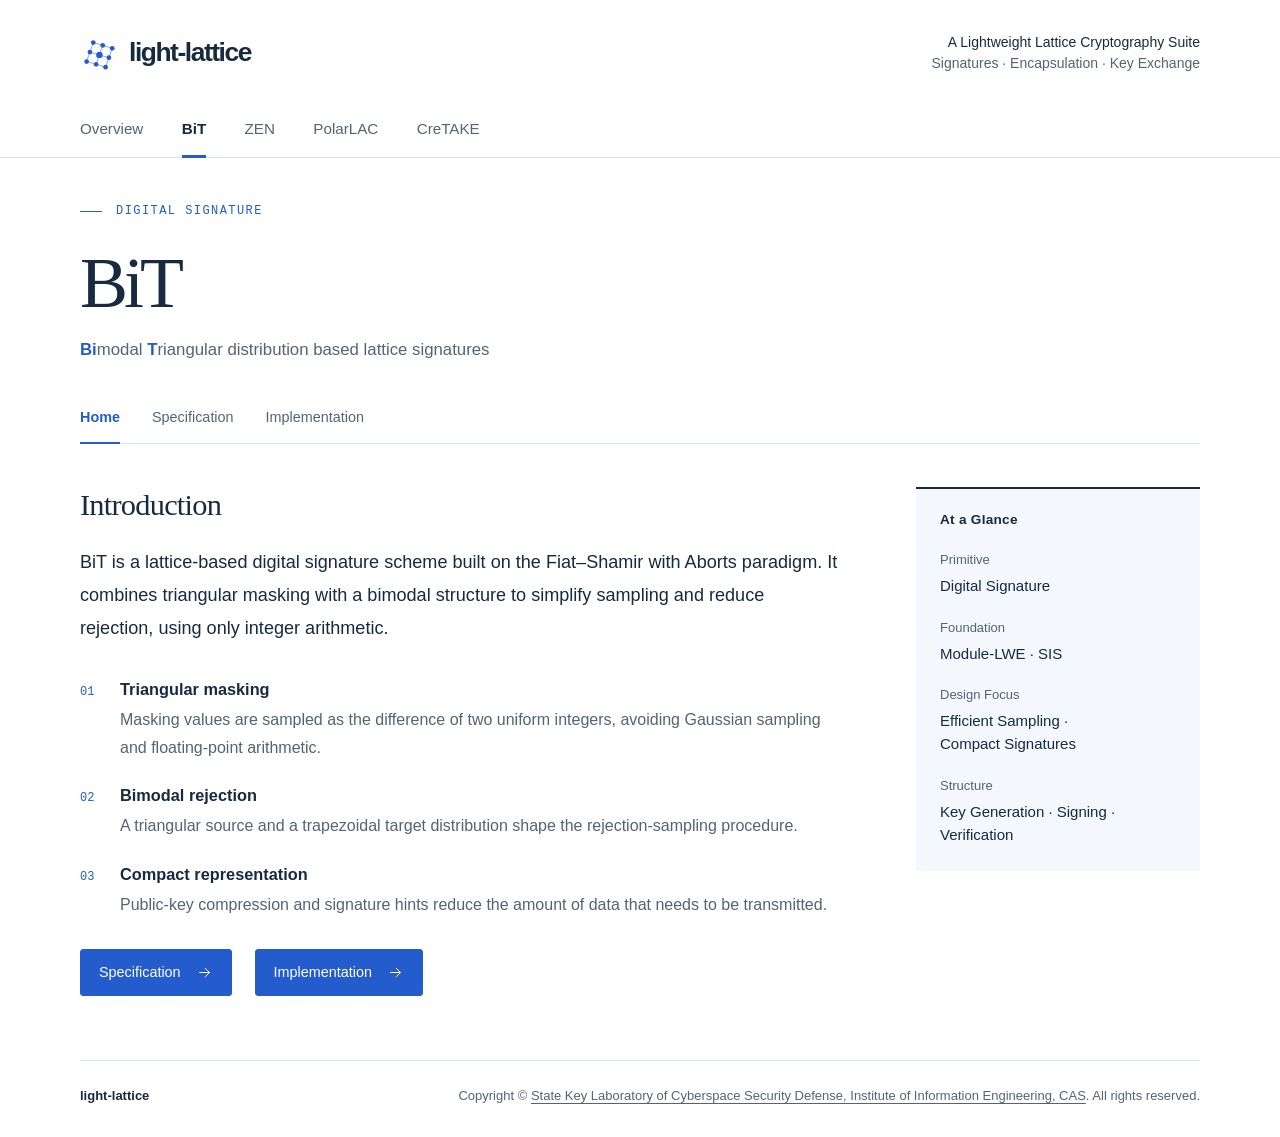
==== bit/index.html @ 2688083d "publish light-lattice website" ====
<!doctype html>
<html lang="en">
<head>
  <meta charset="utf-8">
  <meta name="viewport" content="width=device-width, initial-scale=1">
  <title>BiT — Home · light-lattice</title>
  <meta name="description" content="Lattice signatures with triangular masking and bimodal rejection sampling.">
  <meta name="theme-color" content="#162b40">
  <link rel="icon" type="image/svg+xml" href="data:image/svg+xml,%3Csvg%20xmlns%3D%22http%3A%2F%2Fwww.w3.org%2F2000%2Fsvg%22%20viewBox%3D%220%200%2040%2040%22%3E%3Crect%20width%3D%2240%22%20height%3D%2240%22%20rx%3D%226%22%20fill%3D%22%23162b40%22%2F%3E%3Cpath%20d%3D%22M10%2029%2016%209m4%2022%206-20M10%2029l20%206M13%2019l20%206M16%209l20%206%22%20stroke%3D%22%2383a5ec%22%20stroke-width%3D%221.5%22%2F%3E%3Cg%20fill%3D%22white%22%3E%3Ccircle%20cx%3D%2210%22%20cy%3D%2229%22%20r%3D%222.7%22%2F%3E%3Ccircle%20cx%3D%2216%22%20cy%3D%229%22%20r%3D%222.7%22%2F%3E%3Ccircle%20cx%3D%2220%22%20cy%3D%2232%22%20r%3D%222.7%22%2F%3E%3Ccircle%20cx%3D%2226%22%20cy%3D%2212%22%20r%3D%222.7%22%2F%3E%3Ccircle%20cx%3D%2223%22%20cy%3D%2222%22%20r%3D%223%22%2F%3E%3C%2Fg%3E%3C%2Fsvg%3E">
  <link rel="stylesheet" href="../assets/style.css?v=ec67a3244045">
</head>
<body>
<a class="skip-link" href="#main">Skip to content</a>
<header class="masthead">
  <div class="container masthead-inner">
    <a class="brand" href="../index.html" aria-label="light-lattice home"><svg viewBox="0 0 38 40" fill="none" aria-hidden="true"><path d="M7 29 14 9M17 32 24 12M27 35 34 15M7 29l20 6M10.5 19l20 6M14 9l20 6" stroke="#9aafd0" stroke-width="1.1"/><g fill="#245cce"><circle cx="7" cy="29" r="2.5"/><circle cx="14" cy="9" r="2.5"/><circle cx="24" cy="12" r="2.5"/><circle cx="34" cy="15" r="2.5"/><circle cx="17" cy="32" r="2.5"/><circle cx="27" cy="35" r="2.5"/><circle cx="10.5" cy="19" r="2.5"/><circle cx="20.5" cy="22" r="3.4"/><circle cx="30.5" cy="25" r="2.5"/></g></svg><span class="brand-name">light-lattice</span></a>
    <p class="masthead-note"><span>A Lightweight Lattice Cryptography Suite</span>Signatures · Encapsulation · Key Exchange</p>
  </div>
  <nav class="primary-nav" aria-label="Suite navigation"><ul class="container"><li><a href="../index.html">Overview</a></li><li><a href="../bit/index.html" aria-current="page">BiT</a></li><li><a href="../zen/index.html">ZEN</a></li><li><a href="../polarlac/index.html">PolarLAC</a></li><li><a href="../cretake/index.html">CreTAKE</a></li></ul></nav>
</header>
<main id="main" class="container" tabindex="-1"><div class="page-top"><p class="eyebrow">Digital Signature</p><h1>BiT</h1><p class="page-subtitle"><span class="name-accent">Bi</span>modal <span class="name-accent">T</span>riangular distribution based lattice signatures</p></div>
<nav class="secondary-nav" aria-label="BiT pages"><a href="index.html" aria-current="page">Home</a><a href="specification.html">Specification</a><a href="implementation.html">Implementation</a></nav><div class="content-grid"><article><h2>Introduction</h2><p class="lead">BiT is a lattice-based digital signature scheme built on the Fiat–Shamir with Aborts paradigm. It combines triangular masking with a bimodal structure to simplify sampling and reduce rejection, using only integer arithmetic.</p><ol class="features"><li class="feature"><span class="feature-number">01</span><div><h3>Triangular masking</h3><p>Masking values are sampled as the difference of two uniform integers, avoiding Gaussian sampling and floating-point arithmetic.</p></div></li><li class="feature"><span class="feature-number">02</span><div><h3>Bimodal rejection</h3><p>A triangular source and a trapezoidal target distribution shape the rejection-sampling procedure.</p></div></li><li class="feature"><span class="feature-number">03</span><div><h3>Compact representation</h3><p>Public-key compression and signature hints reduce the amount of data that needs to be transmitted.</p></div></li></ol><div class="actions"><a class="button" href="specification.html">Specification <svg class="arrow-icon" viewBox="0 0 24 24" fill="none" aria-hidden="true"><path d="M5 12h14m-6-6 6 6-6 6" stroke="currentColor" stroke-width="1.4" stroke-linecap="round" stroke-linejoin="round"/></svg></a><a class="button" href="implementation.html">Implementation <svg class="arrow-icon" viewBox="0 0 24 24" fill="none" aria-hidden="true"><path d="M5 12h14m-6-6 6 6-6 6" stroke="currentColor" stroke-width="1.4" stroke-linecap="round" stroke-linejoin="round"/></svg></a></div></article><aside><section class="facts"><h2>At a Glance</h2><dl><dt>Primitive</dt><dd><span class="fact-phrase">Digital Signature</span></dd><dt>Foundation</dt><dd><span class="fact-phrase">Module-LWE ·</span> <span class="fact-phrase">SIS</span></dd><dt>Design Focus</dt><dd><span class="fact-phrase">Efficient Sampling ·</span> <span class="fact-phrase">Compact Signatures</span></dd><dt>Structure</dt><dd><span class="fact-phrase">Key Generation ·</span> <span class="fact-phrase">Signing ·</span> <span class="fact-phrase">Verification</span></dd></dl></section></aside></div></main>
<footer class="container footer"><a class="footer-brand" href="../index.html">light-lattice</a><div class="footer-info"><p class="copyright">Copyright © <a href="https://sklois.cn/">State Key Laboratory of Cyberspace Security Defense, Institute of Information Engineering, CAS</a>. All rights reserved.</p></div></footer>
</body>
</html>
---- assets/style.css ----
/* light-lattice — shared theme. No external fonts or runtime dependencies. */
:root {
  color-scheme: light;
  --ink: #162b40;
  --muted: #536476;
  --blue: #245cce;
  --blue-dark: #1949a7;
  --line: #dbe3ed;
  --paper: #ffffff;
  --wash: #f4f7fc;
  --sans: -apple-system, BlinkMacSystemFont, "Segoe UI", Helvetica, Arial, sans-serif;
  --serif: Georgia, "Times New Roman", serif;
  --mono: "SFMono-Regular", Consolas, "Liberation Mono", monospace;
}
* { box-sizing: border-box; }
html { background: var(--paper); }
body { margin: 0; color: var(--ink); font: 1rem/1.7 var(--sans); -webkit-font-smoothing: antialiased; }
::selection { background: #dce8ff; }
a { color: var(--blue); text-underline-offset: .22em; }
a:hover { color: var(--blue-dark); }
a:focus-visible { outline: 3px solid var(--blue); outline-offset: 5px; border-radius: 2px; }
svg { display: block; max-width: 100%; }
p { margin: 0 0 1.15rem; }
h1, h2, h3 { color: var(--ink); line-height: 1.2; font-weight: 500; margin: 0; overflow-wrap: anywhere; }
h1, h2 { font-family: var(--serif); }
h2 { font-size: 1.9rem; letter-spacing: -.025em; }
h3 { font-size: 1.02rem; font-weight: 600; }
.container { width: min(1120px, calc(100% - 96px)); margin-inline: auto; }
.skip-link { position: fixed; top: -100px; left: 1rem; z-index: 10; padding: .5rem 1rem; background: var(--ink); color: white; }
.skip-link:focus { top: 1rem; }
.masthead-inner { display: flex; align-items: center; justify-content: space-between; gap: 2rem; padding-block: 32px 28px; }
.brand { display: inline-flex; align-items: center; gap: 13px; color: var(--ink); text-decoration: none; }
.brand svg { width: 36px; height: 38px; flex: 0 0 auto; }
.brand-name { font-size: 1.65rem; font-weight: 600; letter-spacing: -.055em; line-height: 1.2; overflow-wrap: anywhere; }
.masthead-note { text-align: right; color: var(--muted); font-size: .875rem; line-height: 1.5; margin: 0; }
.masthead-note span { display: block; color: var(--ink); }
.primary-nav { border-bottom: 1px solid var(--line); background: var(--paper); }
.primary-nav ul { display: flex; flex-wrap: wrap; gap: 0 2.4rem; padding: 0; margin: 0 auto; list-style: none; }
.primary-nav a { position: relative; display: block; padding: 14px 0 15px; color: var(--muted); text-decoration: none; font-size: .95rem; white-space: nowrap; }
.primary-nav a:hover { color: var(--blue); }
.primary-nav a[aria-current] { color: var(--ink); font-weight: 600; }
.primary-nav a[aria-current]::after { position: absolute; bottom: -1px; left: 0; right: 0; content: ""; height: 3px; background: var(--blue); }
.eyebrow { font-family: var(--mono); font-size: .75rem; font-weight: 500; letter-spacing: .12em; text-transform: uppercase; color: var(--blue); }
.home-hero { display: grid; grid-template-columns: 1.65fr 1fr; align-items: center; gap: 3.2rem; padding-block: 64px 56px; }
.home-hero h1 { font-size: clamp(2.75rem, 4.7vw, 4rem); letter-spacing: -.05em; line-height: 1.1; margin: 20px 0 24px; }
.home-hero h1 em { font-weight: 400; color: var(--blue); }
.home-hero .intro { color: var(--muted); max-width: 600px; font-size: 1.05rem; line-height: 1.8; margin: 0; }
.lattice-figure { margin: 0; padding: 0; color: var(--blue); }
.lattice-figure svg { width: 100%; height: auto; }
.lattice-caption { font-family: var(--mono); font-size: .75rem; letter-spacing: .06em; color: var(--muted); text-align: center; }
.section-heading { border-top: 1px solid var(--line); display: flex; align-items: baseline; justify-content: space-between; gap: 1rem; padding-block: 28px 20px; }
.section-heading h2 { font-size: 1.75rem; }
.algorithm-list { list-style: none; padding: 0; margin: 0; }
.algorithm-row { display: grid; grid-template-columns: 28px 190px minmax(0, 1fr) 24px; gap: 16px; align-items: center; padding: 25px 12px 25px 0; border-top: 1px solid var(--line); text-decoration: none; color: var(--ink); transition: background .15s ease; }
.algorithm-row:hover { background: var(--wash); color: var(--ink); }
.row-index { color: var(--muted); font: .75rem var(--mono); align-self: start; padding-top: 7px; }
.row-name { display: block; font-family: var(--serif); font-size: 1.7rem; letter-spacing: -.025em; line-height: 1.2; }
.row-type { display: block; font-size: .8125rem; color: var(--muted); margin-top: 4px; }
.row-summary { color: var(--muted); font-size: 1rem; line-height: 1.7; }
.arrow-icon { width: 21px; height: 21px; flex: 0 0 auto; }
.algorithm-row .arrow-icon { justify-self: end; color: var(--blue); }
.page-top { padding-block: 43px 28px; }
.page-top .eyebrow { display: flex; align-items: center; gap: 14px; }
.page-top .eyebrow::before { content: ""; width: 22px; height: 1px; background: var(--blue); }
.page-top h1 { font-size: clamp(3.25rem, 6vw, 4.5rem); letter-spacing: -.055em; margin: 14px 0 10px; }
.page-subtitle { color: var(--muted); margin: 0; font-size: 1.05rem; }
.name-accent { color: var(--blue); font-weight: 600; }
.secondary-nav { display: flex; flex-wrap: wrap; gap: 0 2rem; border-bottom: 1px solid var(--line); margin-bottom: 43px; }
.secondary-nav a { display: inline-block; position: relative; padding: 12px 0 14px; font-size: .9rem; color: var(--muted); text-decoration: none; }
.secondary-nav a[aria-current] { font-weight: 600; color: var(--blue); }
.secondary-nav a[aria-current]::after { position: absolute; content: ""; background: var(--blue); height: 2px; left: 0; right: 0; bottom: -1px; }
.content-grid { display: grid; grid-template-columns: minmax(0, 1fr) 284px; gap: 75px; align-items: start; }
.content-grid h2 { margin-bottom: 22px; }
.lead { font-size: 1.13rem; line-height: 1.85; color: var(--ink); }
.body-copy { color: var(--muted); line-height: 1.85; }
.features { padding: 0; margin: 34px 0 0; list-style: none; }
.feature { display: grid; grid-template-columns: 24px 1fr; gap: 16px; margin-top: 25px; }
.feature-number { font-family: var(--mono); color: var(--blue); font-size: .75rem; padding-top: 2px; }
.feature p { color: var(--muted); margin: 7px 0 0; font-size: 1rem; }
.facts { background: var(--wash); border-top: 2px solid var(--ink); padding: 23px 24px 25px; }
.facts h2 { font-family: var(--sans); font-size: .85rem; font-weight: 600; letter-spacing: .02em; margin-bottom: 21px; }
.facts dl { margin: 0; }
.facts dt { color: var(--muted); font-size: .8125rem; margin: 19px 0 3px; }
.facts dd { margin: 0; font-size: .9375rem; line-height: 1.55; overflow-wrap: anywhere; }
.fact-phrase { display: inline-block; white-space: nowrap; overflow-wrap: normal; }
.facts dt:first-child { margin-top: 0; }
.actions { display: flex; flex-wrap: wrap; align-items: center; gap: 16px 23px; margin-top: 31px; }
.button { display: inline-flex; justify-content: center; align-items: center; gap: 15px; min-height: 45px; padding: 10px 18px; border: 1px solid var(--blue); background: var(--blue); color: #fff; font-size: .9rem; font-weight: 500; text-decoration: none; border-radius: 3px; }
.button:hover { background: var(--blue-dark); color: #fff; border-color: var(--blue-dark); }
.button .arrow-icon { width: 17px; height: 17px; }
.text-link { display: inline-flex; align-items: center; gap: 9px; font-size: .9rem; text-decoration: none; }
.text-link:hover { text-decoration: underline; }
.document { border: 1px solid var(--line); padding: 24px; display: flex; align-items: flex-start; gap: 20px; margin-top: 26px; }
.document-icon { width: 37px; height: 46px; flex: 0 0 auto; color: var(--blue); margin-top: 4px; }
.document h3 { font-size: 1.05rem; }
.document p { color: var(--muted); font-size: .875rem; margin: 6px 0 0; overflow-wrap: anywhere; }
.document .actions { margin-top: 20px; gap: 13px 21px; }
/* Specification history and implementation downloads. */
.history { margin-top: 36px; }
.history h3 { margin-bottom: 17px; }
.history-table { width: 100%; border-collapse: collapse; text-align: left; font-size: .9rem; }
.history-table th { font-size: .875rem; color: var(--muted); font-weight: 500; }
.history-table th, .history-table td { padding: 15px 13px; border-top: 1px solid var(--line); vertical-align: top; }
.history-table th:first-child, .history-table td:first-child { padding-left: 0; }
.history-table th:last-child, .history-table td:last-child { padding-right: 0; }
.history-table td:first-child { white-space: nowrap; }
.history-table td { color: var(--muted); overflow-wrap: anywhere; }
.version-link { text-decoration: underline; text-decoration-thickness: 1px; text-underline-offset: .2em; }
.document > div { min-width: 0; }
.footer { border-top: 1px solid var(--line); margin-top: 64px; padding-block: 24px 30px; display: grid; grid-template-columns: auto minmax(0, 1fr); align-items: start; gap: 28px; color: var(--muted); font-size: .8125rem; }
.footer-brand { color: var(--ink); text-decoration: none; font-weight: 600; }
.footer-info { text-align: right; }
.footer p { margin: 0; }
.footer .copyright { line-height: 1.7; }
.copyright a { color: var(--muted); font-weight: 400; text-decoration: underline; }
.copyright a:hover { color: var(--blue); }
@media (min-width: 1000px) {
  .row-type, .row-summary { white-space: nowrap; }
  .row-summary { font-size: clamp(.875rem, 1.4vw, 1rem); }
}
@media (max-width: 900px) {
  .container { width: calc(100% - 56px); }
  .home-hero { gap: 20px; grid-template-columns: 1.6fr 1fr; }
  .content-grid { gap: 32px; grid-template-columns: minmax(0, 1fr) 244px; }
  .facts { padding-inline: 20px; }
  .facts dd { font-size: .875rem; }
  .algorithm-row { grid-template-columns: 28px 130px 1fr 24px; gap: 17px; }
}
@media (max-width: 680px) {
  .container { width: calc(100% - 36px); }
  .masthead-inner { padding-block: 24px 18px; gap: 10px; }
  .brand-name { font-size: 1.5rem; }
  .brand svg { width: 30px; height: 34px; }
  .masthead-note { display: none; }
  .primary-nav ul { gap: 0; justify-content: space-between; }
  .primary-nav a { font-size: .875rem; padding-block: 14px; }
  .home-hero { grid-template-columns: 1fr; padding-block: 42px 36px; gap: 15px; }
  .home-hero h1 { font-size: clamp(2.6rem, 10vw, 3.6rem); max-width: 540px; }
  .home-hero .intro { font-size: 1rem; }
  .lattice-figure { max-width: 300px; width: 70%; justify-self: center; margin-top: 8px; }
  .lattice-figure svg { max-height: 200px; }
  .section-heading { align-items: flex-start; padding-top: 25px; }
  .section-heading h2 { font-size: 1.5rem; }
  .algorithm-row { grid-template-columns: 24px 1fr 24px; gap: 10px 13px; padding: 21px 3px 22px 0; }
  .row-title { grid-column: 2; }
  .row-name { font-size: 1.6rem; }
  .row-summary { grid-column: 2; grid-row: 2; font-size: .9375rem; }
  .algorithm-row .arrow-icon { grid-column: 3; grid-row: 1; }
  .page-top { padding-top: 34px; padding-bottom: 19px; }
  .page-top h1 { font-size: 3.2rem; }
  .page-subtitle { font-size: .9375rem; }
  .secondary-nav { gap: 1.75rem; margin-bottom: 31px; }
  .content-grid { grid-template-columns: 1fr; gap: 34px; }
  .content-grid h2 { font-size: 1.8rem; margin-bottom: 18px; }
  .lead { font-size: 1.0625rem; }
  .facts h2 { font-size: .875rem; }
  .facts dl { display: grid; grid-template-columns: 90px 1fr; gap: 15px 22px; }
  .facts dt { margin: 0; }
  .facts dd { font-size: .875rem; }
  .document { padding: 21px 17px; gap: 14px; }
  .document-icon { width: 28px; height: 36px; }
  .document .actions { gap: 15px; }
  .history-table { font-size: .875rem; }
  .history-table th, .history-table td { padding: 12px 6px; }
  .history-table th:first-child, .history-table td:first-child { padding-left: 0; }
  .history-table th:last-child, .history-table td:last-child { padding-right: 0; }
  .footer { margin-top: 43px; grid-template-columns: 1fr; gap: 8px; }
  .footer-info { text-align: left; }
}
@media (max-width: 420px) {
  .facts dl { display: block; }
  .facts dt { margin: 19px 0 3px; }
}
@media (max-width: 359px) {
  .container { width: calc(100% - 28px); }
  .primary-nav a { font-size: .8125rem; }
  .secondary-nav { gap: 1.4rem; }
}
@media (prefers-reduced-motion: reduce) { * { transition: none !important; scroll-behavior: auto !important; } }
@media print {
  .container { width: 100%; }
  .primary-nav, .secondary-nav, .skip-link { display: none; }
  .masthead-inner { padding-block: 12px; }
  .home-hero { padding-block: 24px; }
  .content-grid { grid-template-columns: 1fr; }
  .content-grid aside { display: none; }
  .footer { margin-top: 24px; }
  a { color: var(--ink); }
  .feature, .algorithm-row, .history-table tr { break-inside: avoid; }
}
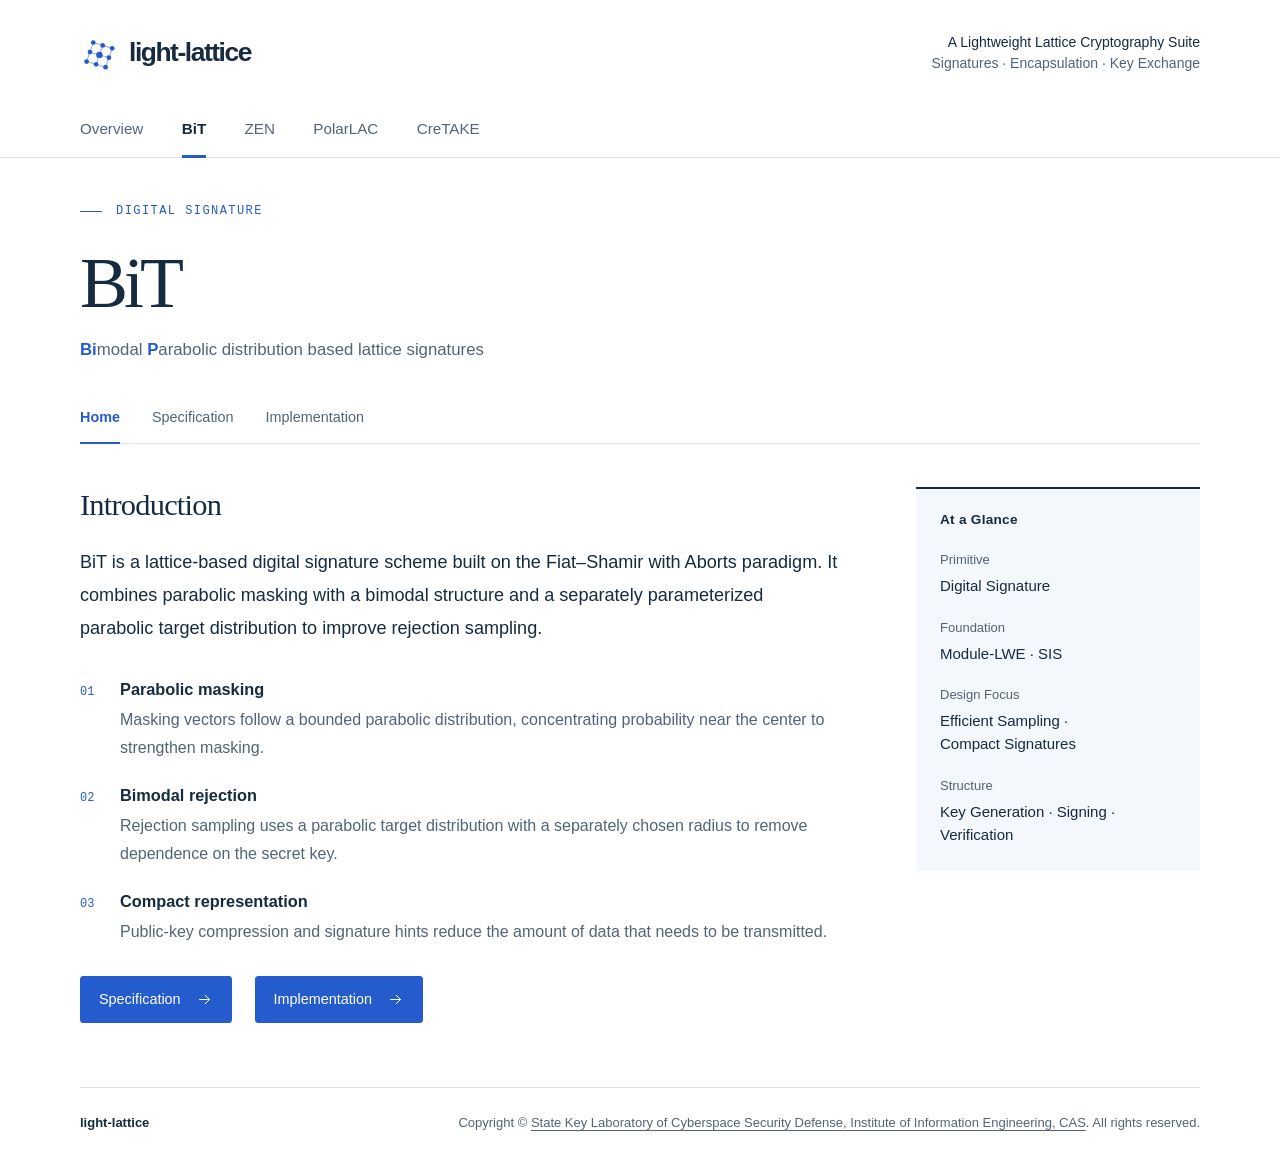
==== commit c8788907: "update BiT algorithm" ====
--- a/bit/index.html
+++ b/bit/index.html
@@ -4,7 +4,7 @@
   <meta charset="utf-8">
   <meta name="viewport" content="width=device-width, initial-scale=1">
   <title>BiT — Home · light-lattice</title>
-  <meta name="description" content="Lattice signatures with triangular masking and bimodal rejection sampling.">
+  <meta name="description" content="Lattice signatures with parabolic masking and bimodal rejection sampling.">
   <meta name="theme-color" content="#162b40">
   <link rel="icon" type="image/svg+xml" href="data:image/svg+xml,%3Csvg%20xmlns%3D%22http%3A%2F%2Fwww.w3.org%2F2000%2Fsvg%22%20viewBox%3D%220%200%2040%2040%22%3E%3Crect%20width%3D%2240%22%20height%3D%2240%22%20rx%3D%226%22%20fill%3D%22%23162b40%22%2F%3E%3Cpath%20d%3D%22M10%2029%2016%209m4%2022%206-20M10%2029l20%206M13%2019l20%206M16%209l20%206%22%20stroke%3D%22%2383a5ec%22%20stroke-width%3D%221.5%22%2F%3E%3Cg%20fill%3D%22white%22%3E%3Ccircle%20cx%3D%2210%22%20cy%3D%2229%22%20r%3D%222.7%22%2F%3E%3Ccircle%20cx%3D%2216%22%20cy%3D%229%22%20r%3D%222.7%22%2F%3E%3Ccircle%20cx%3D%2220%22%20cy%3D%2232%22%20r%3D%222.7%22%2F%3E%3Ccircle%20cx%3D%2226%22%20cy%3D%2212%22%20r%3D%222.7%22%2F%3E%3Ccircle%20cx%3D%2223%22%20cy%3D%2222%22%20r%3D%223%22%2F%3E%3C%2Fg%3E%3C%2Fsvg%3E">
   <link rel="stylesheet" href="../assets/style.css?v=ec67a3244045">
@@ -18,8 +18,8 @@
   </div>
   <nav class="primary-nav" aria-label="Suite navigation"><ul class="container"><li><a href="../index.html">Overview</a></li><li><a href="../bit/index.html" aria-current="page">BiT</a></li><li><a href="../zen/index.html">ZEN</a></li><li><a href="../polarlac/index.html">PolarLAC</a></li><li><a href="../cretake/index.html">CreTAKE</a></li></ul></nav>
 </header>
-<main id="main" class="container" tabindex="-1"><div class="page-top"><p class="eyebrow">Digital Signature</p><h1>BiT</h1><p class="page-subtitle"><span class="name-accent">Bi</span>modal <span class="name-accent">T</span>riangular distribution based lattice signatures</p></div>
-<nav class="secondary-nav" aria-label="BiT pages"><a href="index.html" aria-current="page">Home</a><a href="specification.html">Specification</a><a href="implementation.html">Implementation</a></nav><div class="content-grid"><article><h2>Introduction</h2><p class="lead">BiT is a lattice-based digital signature scheme built on the Fiat–Shamir with Aborts paradigm. It combines triangular masking with a bimodal structure to simplify sampling and reduce rejection, using only integer arithmetic.</p><ol class="features"><li class="feature"><span class="feature-number">01</span><div><h3>Triangular masking</h3><p>Masking values are sampled as the difference of two uniform integers, avoiding Gaussian sampling and floating-point arithmetic.</p></div></li><li class="feature"><span class="feature-number">02</span><div><h3>Bimodal rejection</h3><p>A triangular source and a trapezoidal target distribution shape the rejection-sampling procedure.</p></div></li><li class="feature"><span class="feature-number">03</span><div><h3>Compact representation</h3><p>Public-key compression and signature hints reduce the amount of data that needs to be transmitted.</p></div></li></ol><div class="actions"><a class="button" href="specification.html">Specification <svg class="arrow-icon" viewBox="0 0 24 24" fill="none" aria-hidden="true"><path d="M5 12h14m-6-6 6 6-6 6" stroke="currentColor" stroke-width="1.4" stroke-linecap="round" stroke-linejoin="round"/></svg></a><a class="button" href="implementation.html">Implementation <svg class="arrow-icon" viewBox="0 0 24 24" fill="none" aria-hidden="true"><path d="M5 12h14m-6-6 6 6-6 6" stroke="currentColor" stroke-width="1.4" stroke-linecap="round" stroke-linejoin="round"/></svg></a></div></article><aside><section class="facts"><h2>At a Glance</h2><dl><dt>Primitive</dt><dd><span class="fact-phrase">Digital Signature</span></dd><dt>Foundation</dt><dd><span class="fact-phrase">Module-LWE ·</span> <span class="fact-phrase">SIS</span></dd><dt>Design Focus</dt><dd><span class="fact-phrase">Efficient Sampling ·</span> <span class="fact-phrase">Compact Signatures</span></dd><dt>Structure</dt><dd><span class="fact-phrase">Key Generation ·</span> <span class="fact-phrase">Signing ·</span> <span class="fact-phrase">Verification</span></dd></dl></section></aside></div></main>
+<main id="main" class="container" tabindex="-1"><div class="page-top"><p class="eyebrow">Digital Signature</p><h1>BiT</h1><p class="page-subtitle"><span class="name-accent">Bi</span>modal <span class="name-accent">P</span>arabolic distribution based lattice signatures</p></div>
+<nav class="secondary-nav" aria-label="BiT pages"><a href="index.html" aria-current="page">Home</a><a href="specification.html">Specification</a><a href="implementation.html">Implementation</a></nav><div class="content-grid"><article><h2>Introduction</h2><p class="lead">BiT is a lattice-based digital signature scheme built on the Fiat–Shamir with Aborts paradigm. It combines parabolic masking with a bimodal structure and a separately parameterized parabolic target distribution to improve rejection sampling.</p><ol class="features"><li class="feature"><span class="feature-number">01</span><div><h3>Parabolic masking</h3><p>Masking vectors follow a bounded parabolic distribution, concentrating probability near the center to strengthen masking.</p></div></li><li class="feature"><span class="feature-number">02</span><div><h3>Bimodal rejection</h3><p>Rejection sampling uses a parabolic target distribution with a separately chosen radius to remove dependence on the secret key.</p></div></li><li class="feature"><span class="feature-number">03</span><div><h3>Compact representation</h3><p>Public-key compression and signature hints reduce the amount of data that needs to be transmitted.</p></div></li></ol><div class="actions"><a class="button" href="specification.html">Specification <svg class="arrow-icon" viewBox="0 0 24 24" fill="none" aria-hidden="true"><path d="M5 12h14m-6-6 6 6-6 6" stroke="currentColor" stroke-width="1.4" stroke-linecap="round" stroke-linejoin="round"/></svg></a><a class="button" href="implementation.html">Implementation <svg class="arrow-icon" viewBox="0 0 24 24" fill="none" aria-hidden="true"><path d="M5 12h14m-6-6 6 6-6 6" stroke="currentColor" stroke-width="1.4" stroke-linecap="round" stroke-linejoin="round"/></svg></a></div></article><aside><section class="facts"><h2>At a Glance</h2><dl><dt>Primitive</dt><dd><span class="fact-phrase">Digital Signature</span></dd><dt>Foundation</dt><dd><span class="fact-phrase">Module-LWE ·</span> <span class="fact-phrase">SIS</span></dd><dt>Design Focus</dt><dd><span class="fact-phrase">Efficient Sampling ·</span> <span class="fact-phrase">Compact Signatures</span></dd><dt>Structure</dt><dd><span class="fact-phrase">Key Generation ·</span> <span class="fact-phrase">Signing ·</span> <span class="fact-phrase">Verification</span></dd></dl></section></aside></div></main>
 <footer class="container footer"><a class="footer-brand" href="../index.html">light-lattice</a><div class="footer-info"><p class="copyright">Copyright © <a href="https://sklois.cn/">State Key Laboratory of Cyberspace Security Defense, Institute of Information Engineering, CAS</a>. All rights reserved.</p></div></footer>
 </body>
 </html>
